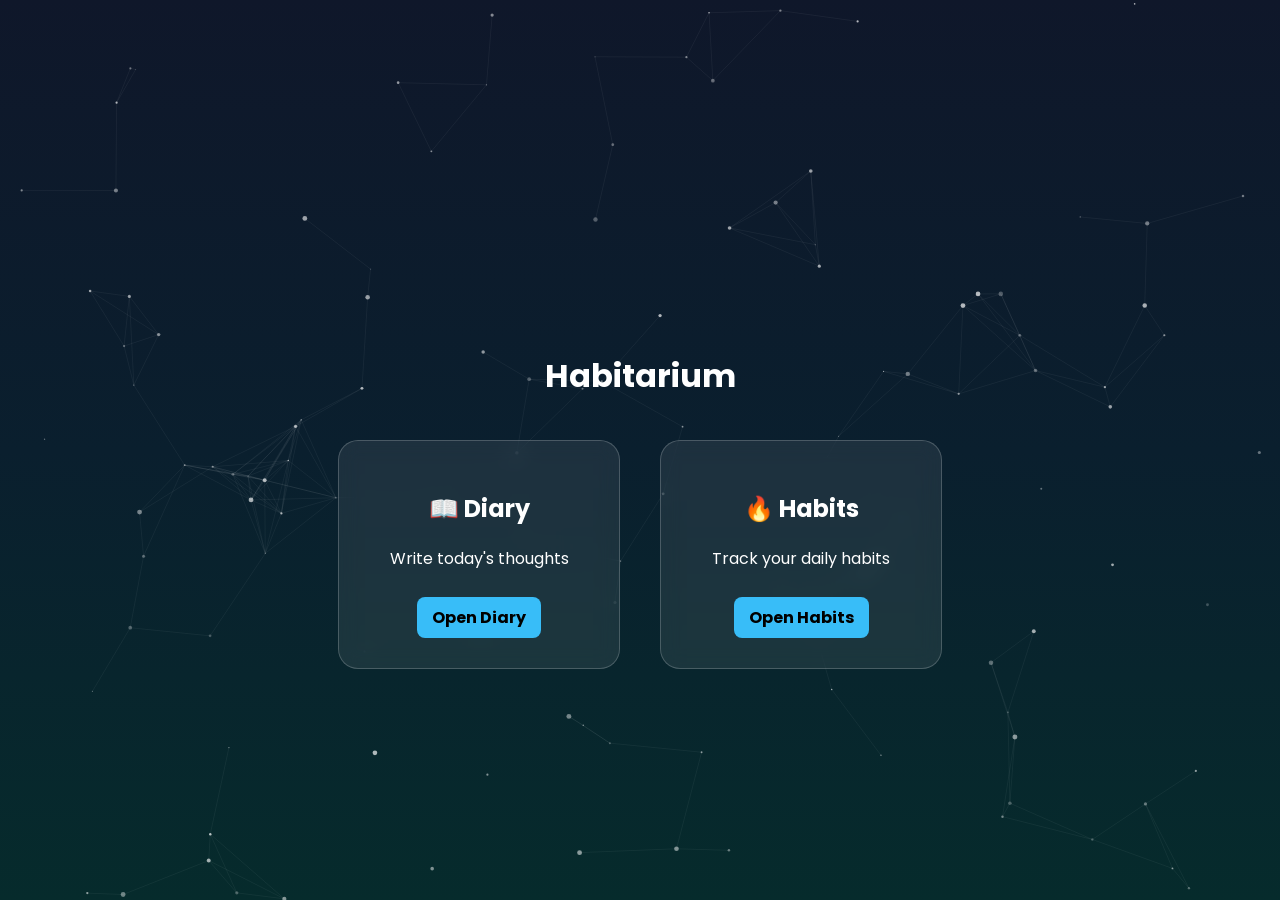
==== pages/dashboard.html @ ddf73ca4 "Initial Habitarium project" ====
<!DOCTYPE html>
<html lang="en">

<head>
<meta charset="UTF-8">
<meta name="viewport" content="width=device-width, initial-scale=1.0">
<title>Habitarium Dashboard</title>

<link href="https://fonts.googleapis.com/css2?family=Poppins:wght@400;600;700&display=swap" rel="stylesheet">

<link rel="stylesheet" href="../style.css">

</head>

<body>

<canvas id="bgCanvas"></canvas>

<div class="dashboard">

<h1>Habitarium</h1>
<p id="greeting"></p>

<div class="cards">

<div class="card">
<h2>📖 Diary</h2>
<p>Write today's thoughts</p>
<a href="diary.html">Open Diary</a>
</div>

<div class="card">
<h2>🔥 Habits</h2>
<p>Track your daily habits</p>
<a href="habits.html">Open Habits</a>
</div>

</div>

</div>

<script src="../app.js"></script>
<script src="../components/background.js"></script>

</body>

</html>
---- style.css ----
body{

margin:0;
font-family:'Poppins',sans-serif;

background: radial-gradient(
circle at center,
#0f172a,
#020617
);

color:white;

overflow-x:hidden;

}

#bgCanvas{

position:fixed;
top:0;
left:0;

width:100%;
height:100%;

z-index:-1;

}

#bgCanvas{
position:fixed;
top:0;
left:0;
width:100%;
height:100%;
z-index:-1;
}

body{
background:#0f172a;
color:white;
font-family:sans-serif;
display:flex;
justify-content:center;
align-items:center;
height:100vh;
}

.container{

position:relative;

max-width:700px;

margin:auto;

margin-top:80px;

padding:30px;

text-align:center;

background: rgba(255,255,255,0.08);

backdrop-filter: blur(12px);

border-radius:20px;

border:1px solid rgba(255,255,255,0.1);

box-shadow:0 0 40px rgba(0,0,0,0.3);

}

textarea{
width:100%;
height:150px;
padding:10px;
border-radius:10px;
border:none;
margin-top:10px;
}

button{
margin-top:10px;
padding:10px 20px;
border:none;
border-radius:8px;
background:#38bdf8;
cursor:pointer;
}

#entries{
margin-top:20px;
}

.dashboard{
text-align:center;
margin-top:100px;
}

.cards{
display:flex;
justify-content:center;
gap:40px;
margin-top:40px;
}

.card{

background:rgba(255,255,255,0.08);
backdrop-filter:blur(10px);
border:1px solid rgba(255,255,255,0.2);

padding:30px;
border-radius:20px;

width:220px;

transition:transform 0.3s, box-shadow 0.3s;
}

.card:hover{

transform:translateY(-5px);
box-shadow:0 10px 25px rgba(0,0,0,0.4);

}

.card a{
display:inline-block;
margin-top:10px;
text-decoration:none;
background:#38bdf8;
padding:8px 15px;
border-radius:8px;
color:black;
font-weight:bold;
}

#bgCanvas{
position:fixed;
top:0;
left:0;
z-index:-1;

background:linear-gradient(
180deg,
#0f172a,
#0a1f2e,
#062b2c
);
}

body{
font-family:'Poppins',sans-serif;
color:white;
background:#0f172a;
margin:0;
overflow-x:hidden;
}

.diary-container{

width:600px;
margin:100px auto;

background:rgba(255,255,255,0.08);
backdrop-filter:blur(12px);

padding:40px;

border-radius:20px;

border:1px solid rgba(255,255,255,0.2);

text-align:center;

}

textarea{

width:100%;
height:200px;

margin-top:20px;

background:rgba(255,255,255,0.1);

border:none;

border-radius:10px;

padding:15px;

color:white;

font-size:16px;

resize:none;

}

button{

margin-top:15px;

padding:10px 20px;

border:none;

border-radius:10px;

background:#38bdf8;

font-weight:bold;

cursor:pointer;

}

.entry{

background: rgba(255,255,255,0.08);

backdrop-filter: blur(10px);

padding:15px;

margin-top:15px;

border-radius:10px;

border:1px solid rgba(255,255,255,0.1);

}

.entry h3{

margin:0 0 8px 0;

font-size:14px;

opacity:0.7;

}

.entry p{

margin:0;

line-height:1.5;

}

#diaryEntry{

width:100%;

height:180px;

margin-top:20px;

padding:15px;

border-radius:12px;

border:none;

resize:vertical;

font-size:16px;

font-family:'Poppins',sans-serif;

background: rgba(255,255,255,0.15);

color:white;

outline:none;

}
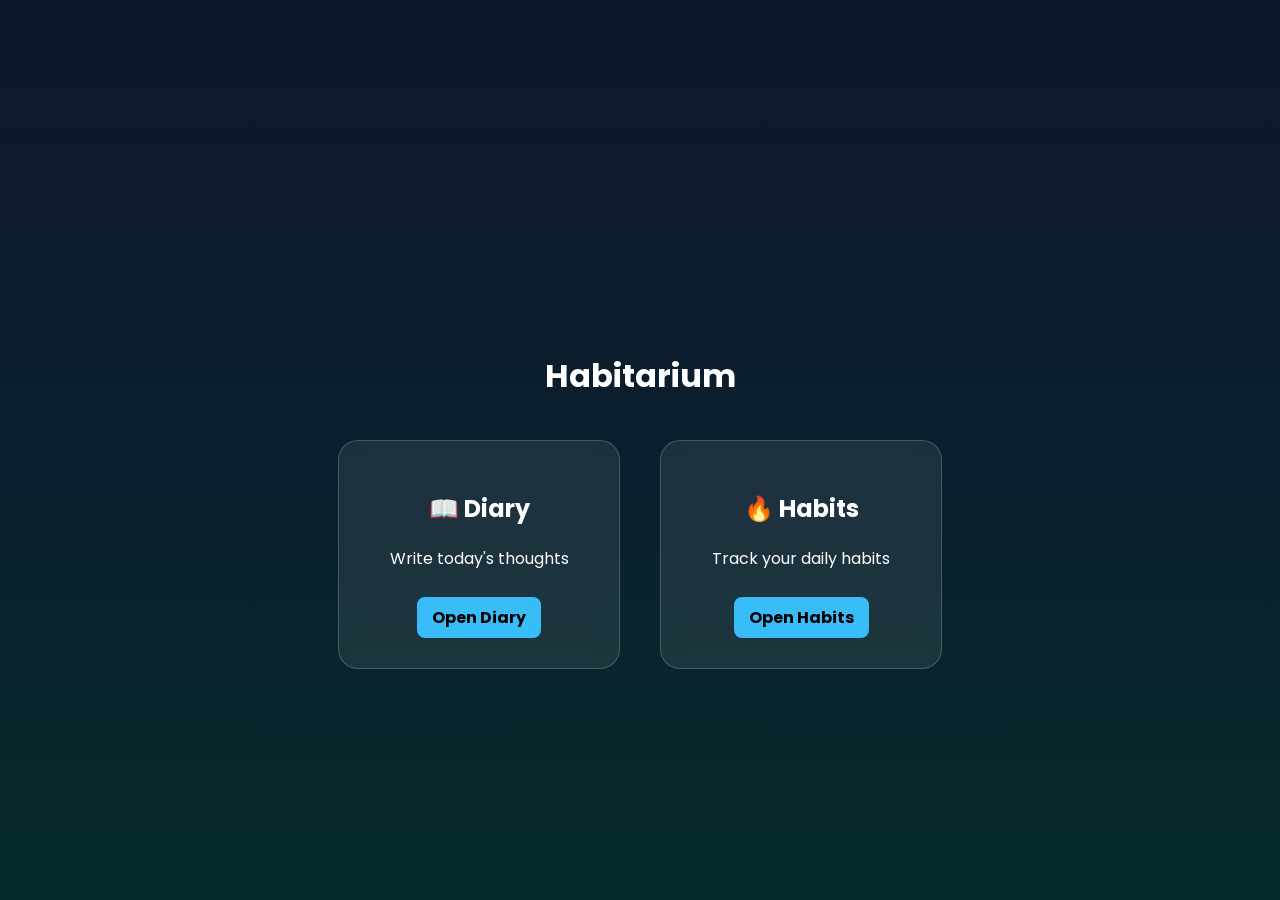
==== commit f062d506: "update" ====
--- a/pages/dashboard.html
+++ b/pages/dashboard.html
@@ -39,8 +39,8 @@
 
 </div>
 
-<script src="../app.js"></script>
-<script src="../components/background.js"></script>
+<script src="app.js"></script>
+<script src="components/background.js"></script>
 
 </body>
 
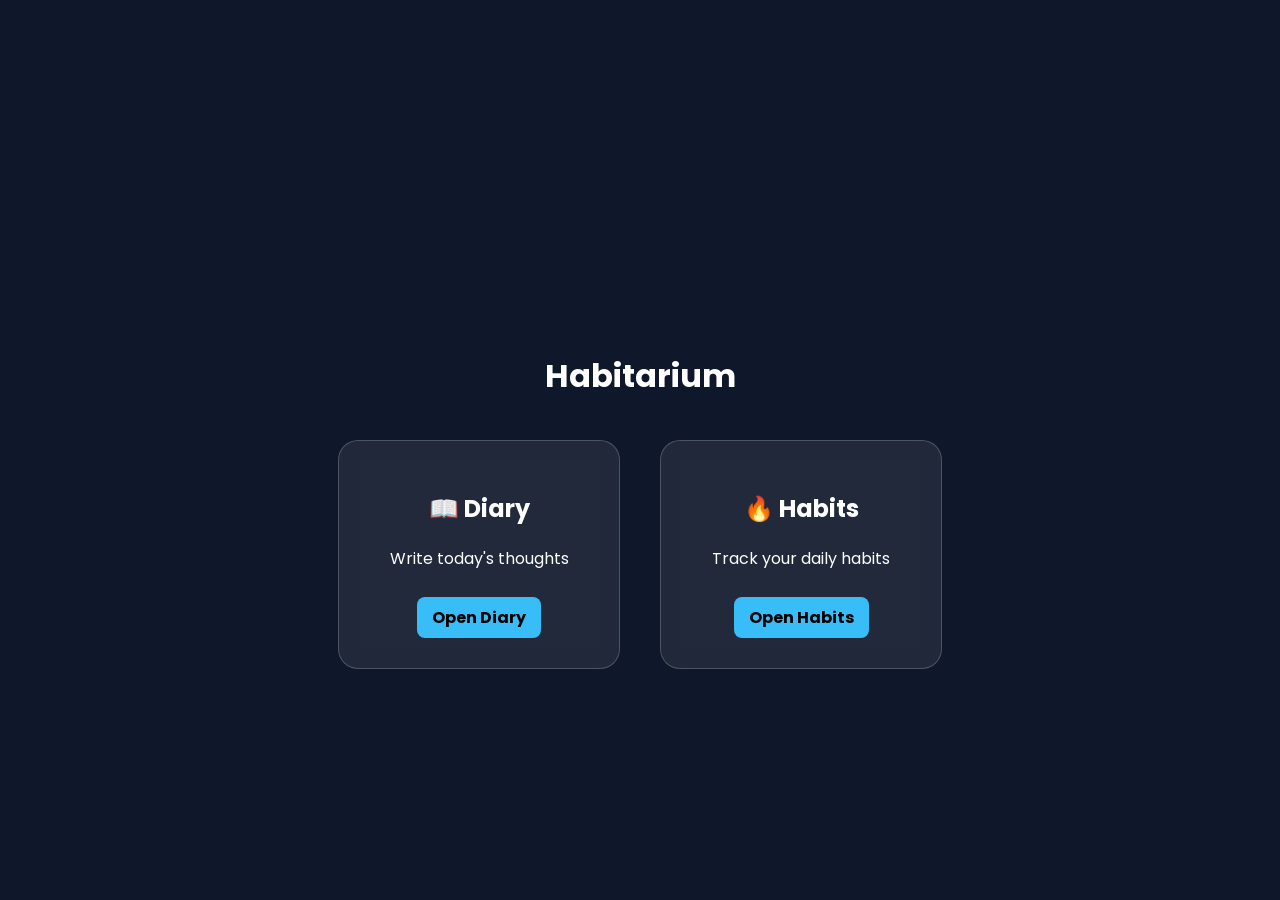
==== commit d33c1514: "update" ====
--- a/pages/dashboard.html
+++ b/pages/dashboard.html
@@ -40,7 +40,7 @@
 </div>
 
 <script src="app.js"></script>
-<script src="components/background.js"></script>
+<script src="background.js"></script>
 
 </body>
 
--- a/style.css
+++ b/style.css
@@ -139,19 +139,7 @@
 font-weight:bold;
 }
 
-#bgCanvas{
-position:fixed;
-top:0;
-left:0;
-z-index:-1;
-
-background:linear-gradient(
-180deg,
-#0f172a,
-#0a1f2e,
-#062b2c
-);
-}
+
 
 body{
 font-family:'Poppins',sans-serif;
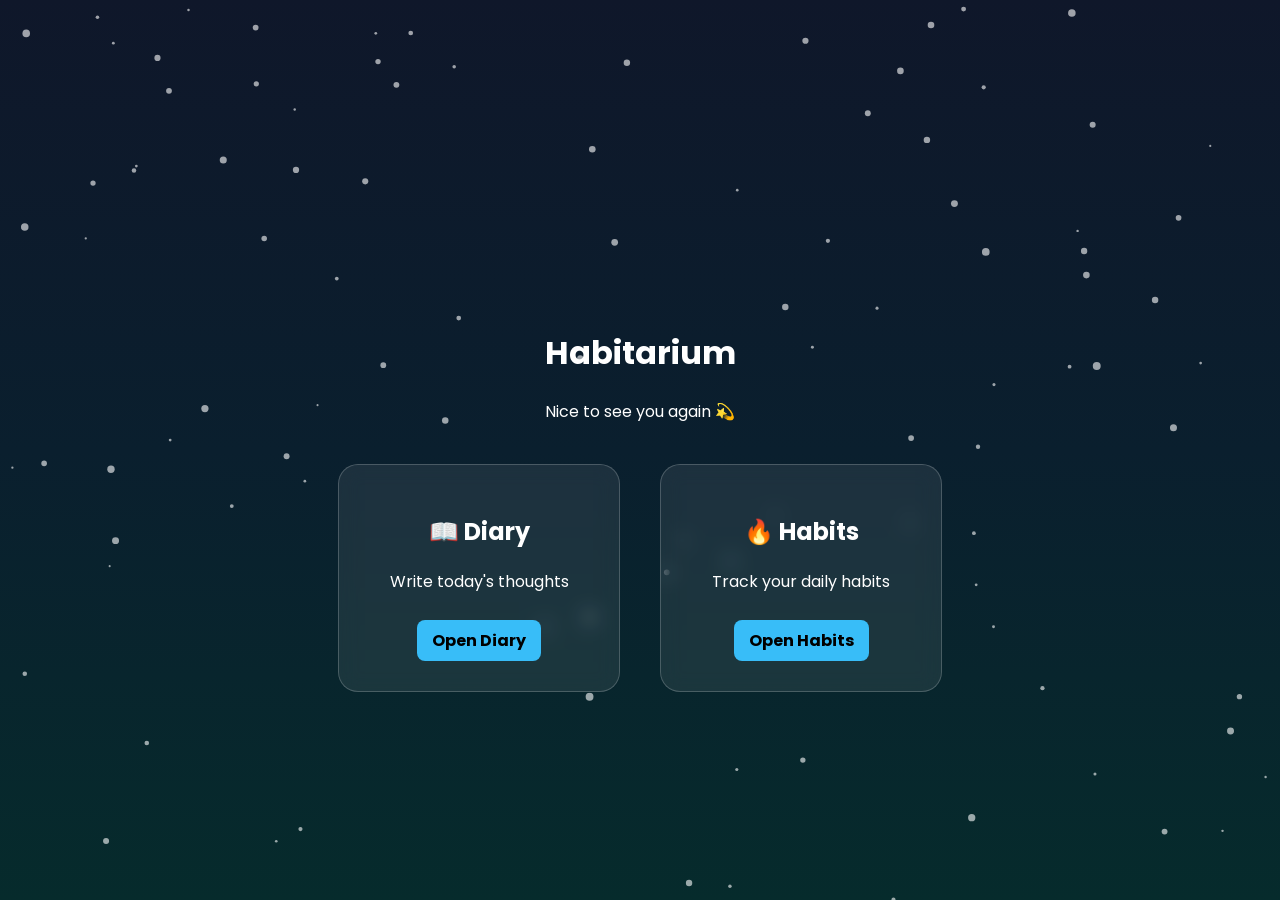
==== commit a0012639: "new changes" ====
--- a/pages/dashboard.html
+++ b/pages/dashboard.html
@@ -1,47 +1,47 @@
-<!DOCTYPE html>
-<html lang="en">
-
-<head>
-<meta charset="UTF-8">
-<meta name="viewport" content="width=device-width, initial-scale=1.0">
-<title>Habitarium Dashboard</title>
-
-<link href="https://fonts.googleapis.com/css2?family=Poppins:wght@400;600;700&display=swap" rel="stylesheet">
-
-<link rel="stylesheet" href="../style.css">
-
-</head>
-
-<body>
-
-<canvas id="bgCanvas"></canvas>
-
-<div class="dashboard">
-
-<h1>Habitarium</h1>
-<p id="greeting"></p>
-
-<div class="cards">
-
-<div class="card">
-<h2>📖 Diary</h2>
-<p>Write today's thoughts</p>
-<a href="diary.html">Open Diary</a>
-</div>
-
-<div class="card">
-<h2>🔥 Habits</h2>
-<p>Track your daily habits</p>
-<a href="habits.html">Open Habits</a>
-</div>
-
-</div>
-
-</div>
-
-<script src="app.js"></script>
-<script src="background.js"></script>
-
-</body>
-
+<!DOCTYPE html>
+<html lang="en">
+
+<head>
+<meta charset="UTF-8">
+<meta name="viewport" content="width=device-width, initial-scale=1.0">
+<title>Habitarium Dashboard</title>
+
+<link href="https://fonts.googleapis.com/css2?family=Poppins:wght@400;600;700&display=swap" rel="stylesheet">
+
+<link rel="stylesheet" href="../style.css">
+
+</head>
+
+<body>
+
+<canvas id="bgCanvas"></canvas>
+
+<div class="dashboard">
+
+<h1>Habitarium</h1>
+<p id="greeting"></p>
+
+<div class="cards">
+
+<div class="card">
+<h2>📖 Diary</h2>
+<p>Write today's thoughts</p>
+<a href="diary.html">Open Diary</a>
+</div>
+
+<div class="card">
+<h2>🔥 Habits</h2>
+<p>Track your daily habits</p>
+<a href="habits.html">Open Habits</a>
+</div>
+
+</div>
+
+</div>
+
+<script src="../app.js"></script>
+<script src="../components/background.js"></script>
+
+</body>
+
 </html>
--- a/style.css
+++ b/style.css
@@ -1,271 +1,161 @@
-body{
-
-margin:0;
-font-family:'Poppins',sans-serif;
-
-background: radial-gradient(
-circle at center,
-#0f172a,
-#020617
-);
-
-color:white;
-
-overflow-x:hidden;
-
-}
-
-#bgCanvas{
-
-position:fixed;
-top:0;
-left:0;
-
-width:100%;
-height:100%;
-
-z-index:-1;
-
-}
-
-#bgCanvas{
-position:fixed;
-top:0;
-left:0;
-width:100%;
-height:100%;
-z-index:-1;
-}
-
-body{
-background:#0f172a;
-color:white;
-font-family:sans-serif;
-display:flex;
-justify-content:center;
-align-items:center;
-height:100vh;
-}
-
-.container{
-
-position:relative;
-
-max-width:700px;
-
-margin:auto;
-
-margin-top:80px;
-
-padding:30px;
-
-text-align:center;
-
-background: rgba(255,255,255,0.08);
-
-backdrop-filter: blur(12px);
-
-border-radius:20px;
-
-border:1px solid rgba(255,255,255,0.1);
-
-box-shadow:0 0 40px rgba(0,0,0,0.3);
-
-}
-
-textarea{
-width:100%;
-height:150px;
-padding:10px;
-border-radius:10px;
-border:none;
-margin-top:10px;
-}
-
-button{
-margin-top:10px;
-padding:10px 20px;
-border:none;
-border-radius:8px;
-background:#38bdf8;
-cursor:pointer;
-}
-
-#entries{
-margin-top:20px;
-}
-
-.dashboard{
-text-align:center;
-margin-top:100px;
-}
-
-.cards{
-display:flex;
-justify-content:center;
-gap:40px;
-margin-top:40px;
-}
-
-.card{
-
-background:rgba(255,255,255,0.08);
-backdrop-filter:blur(10px);
-border:1px solid rgba(255,255,255,0.2);
-
-padding:30px;
-border-radius:20px;
-
-width:220px;
-
-transition:transform 0.3s, box-shadow 0.3s;
-}
-
-.card:hover{
-
-transform:translateY(-5px);
-box-shadow:0 10px 25px rgba(0,0,0,0.4);
-
-}
-
-.card a{
-display:inline-block;
-margin-top:10px;
-text-decoration:none;
-background:#38bdf8;
-padding:8px 15px;
-border-radius:8px;
-color:black;
-font-weight:bold;
-}
-
-
-
-body{
-font-family:'Poppins',sans-serif;
-color:white;
-background:#0f172a;
-margin:0;
-overflow-x:hidden;
-}
-
-.diary-container{
-
-width:600px;
-margin:100px auto;
-
-background:rgba(255,255,255,0.08);
-backdrop-filter:blur(12px);
-
-padding:40px;
-
-border-radius:20px;
-
-border:1px solid rgba(255,255,255,0.2);
-
-text-align:center;
-
-}
-
-textarea{
-
-width:100%;
-height:200px;
-
-margin-top:20px;
-
-background:rgba(255,255,255,0.1);
-
-border:none;
-
-border-radius:10px;
-
-padding:15px;
-
-color:white;
-
-font-size:16px;
-
-resize:none;
-
-}
-
-button{
-
-margin-top:15px;
-
-padding:10px 20px;
-
-border:none;
-
-border-radius:10px;
-
-background:#38bdf8;
-
-font-weight:bold;
-
-cursor:pointer;
-
-}
-
-.entry{
-
-background: rgba(255,255,255,0.08);
-
-backdrop-filter: blur(10px);
-
-padding:15px;
-
-margin-top:15px;
-
-border-radius:10px;
-
-border:1px solid rgba(255,255,255,0.1);
-
-}
-
-.entry h3{
-
-margin:0 0 8px 0;
-
-font-size:14px;
-
-opacity:0.7;
-
-}
-
-.entry p{
-
-margin:0;
-
-line-height:1.5;
-
-}
-
-#diaryEntry{
-
-width:100%;
-
-height:180px;
-
-margin-top:20px;
-
-padding:15px;
-
-border-radius:12px;
-
-border:none;
-
-resize:vertical;
-
-font-size:16px;
-
-font-family:'Poppins',sans-serif;
-
-background: rgba(255,255,255,0.15);
-
-color:white;
-
-outline:none;
-
+body{
+background:#0f172a;
+color:white;
+font-family:sans-serif;
+display:flex;
+justify-content:center;
+align-items:center;
+height:100vh;
+}
+
+.container{
+width:500px;
+text-align:center;
+}
+
+textarea{
+width:100%;
+height:150px;
+padding:10px;
+border-radius:10px;
+border:none;
+margin-top:10px;
+}
+
+button{
+margin-top:10px;
+padding:10px 20px;
+border:none;
+border-radius:8px;
+background:#38bdf8;
+cursor:pointer;
+}
+
+#entries{
+margin-top:20px;
+}
+
+.dashboard{
+text-align:center;
+margin-top:100px;
+}
+
+.cards{
+display:flex;
+justify-content:center;
+gap:40px;
+margin-top:40px;
+}
+
+.card{
+
+background:rgba(255,255,255,0.08);
+backdrop-filter:blur(10px);
+border:1px solid rgba(255,255,255,0.2);
+
+padding:30px;
+border-radius:20px;
+
+width:220px;
+
+transition:transform 0.3s, box-shadow 0.3s;
+}
+
+.card:hover{
+
+transform:translateY(-5px);
+box-shadow:0 10px 25px rgba(0,0,0,0.4);
+
+}
+
+.card a{
+display:inline-block;
+margin-top:10px;
+text-decoration:none;
+background:#38bdf8;
+padding:8px 15px;
+border-radius:8px;
+color:black;
+font-weight:bold;
+}
+
+#bgCanvas{
+position:fixed;
+top:0;
+left:0;
+z-index:-1;
+
+background:linear-gradient(
+180deg,
+#0f172a,
+#0a1f2e,
+#062b2c
+);
+}
+
+body{
+font-family:'Poppins',sans-serif;
+color:white;
+background:#0f172a;
+margin:0;
+overflow-x:hidden;
+}
+
+.diary-container{
+
+width:600px;
+margin:100px auto;
+
+background:rgba(255,255,255,0.08);
+backdrop-filter:blur(12px);
+
+padding:40px;
+
+border-radius:20px;
+
+border:1px solid rgba(255,255,255,0.2);
+
+text-align:center;
+
+}
+
+textarea{
+
+width:100%;
+height:200px;
+
+margin-top:20px;
+
+background:rgba(255,255,255,0.1);
+
+border:none;
+
+border-radius:10px;
+
+padding:15px;
+
+color:white;
+
+font-size:16px;
+
+resize:none;
+
+}
+
+button{
+
+margin-top:15px;
+
+padding:10px 20px;
+
+border:none;
+
+border-radius:10px;
+
+background:#38bdf8;
+
+font-weight:bold;
+
+cursor:pointer;
+
 }
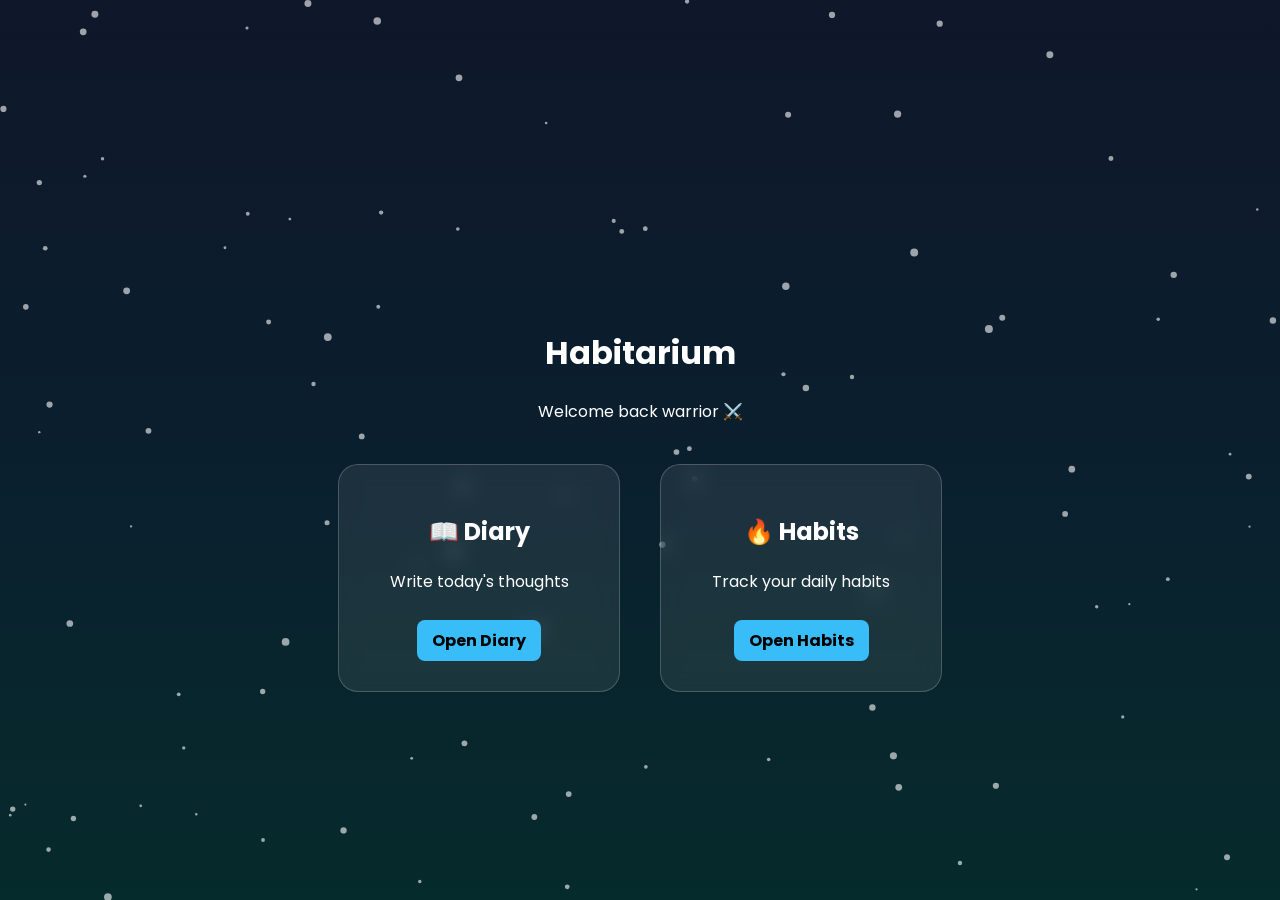
==== commit 8639adeb: "Clean repo files" ====
--- a/pages/dashboard.html
+++ b/pages/dashboard.html
@@ -1,47 +1,47 @@
-<!DOCTYPE html>
-<html lang="en">
-
-<head>
-<meta charset="UTF-8">
-<meta name="viewport" content="width=device-width, initial-scale=1.0">
-<title>Habitarium Dashboard</title>
-
-<link href="https://fonts.googleapis.com/css2?family=Poppins:wght@400;600;700&display=swap" rel="stylesheet">
-
-<link rel="stylesheet" href="../style.css">
-
-</head>
-
-<body>
-
-<canvas id="bgCanvas"></canvas>
-
-<div class="dashboard">
-
-<h1>Habitarium</h1>
-<p id="greeting"></p>
-
-<div class="cards">
-
-<div class="card">
-<h2>📖 Diary</h2>
-<p>Write today's thoughts</p>
-<a href="diary.html">Open Diary</a>
-</div>
-
-<div class="card">
-<h2>🔥 Habits</h2>
-<p>Track your daily habits</p>
-<a href="habits.html">Open Habits</a>
-</div>
-
-</div>
-
-</div>
-
-<script src="../app.js"></script>
-<script src="../components/background.js"></script>
-
-</body>
-
+<!DOCTYPE html>
+<html lang="en">
+
+<head>
+<meta charset="UTF-8">
+<meta name="viewport" content="width=device-width, initial-scale=1.0">
+<title>Habitarium Dashboard</title>
+
+<link href="https://fonts.googleapis.com/css2?family=Poppins:wght@400;600;700&display=swap" rel="stylesheet">
+
+<link rel="stylesheet" href="../style.css">
+
+</head>
+
+<body>
+
+<canvas id="bgCanvas"></canvas>
+
+<div class="dashboard">
+
+<h1>Habitarium</h1>
+<p id="greeting"></p>
+
+<div class="cards">
+
+<div class="card">
+<h2>📖 Diary</h2>
+<p>Write today's thoughts</p>
+<a href="diary.html">Open Diary</a>
+</div>
+
+<div class="card">
+<h2>🔥 Habits</h2>
+<p>Track your daily habits</p>
+<a href="habits.html">Open Habits</a>
+</div>
+
+</div>
+
+</div>
+
+<script src="../app.js"></script>
+<script src="../components/background.js"></script>
+
+</body>
+
 </html>
--- a/style.css
+++ b/style.css
@@ -1,161 +1,161 @@
-body{
-background:#0f172a;
-color:white;
-font-family:sans-serif;
-display:flex;
-justify-content:center;
-align-items:center;
-height:100vh;
-}
-
-.container{
-width:500px;
-text-align:center;
-}
-
-textarea{
-width:100%;
-height:150px;
-padding:10px;
-border-radius:10px;
-border:none;
-margin-top:10px;
-}
-
-button{
-margin-top:10px;
-padding:10px 20px;
-border:none;
-border-radius:8px;
-background:#38bdf8;
-cursor:pointer;
-}
-
-#entries{
-margin-top:20px;
-}
-
-.dashboard{
-text-align:center;
-margin-top:100px;
-}
-
-.cards{
-display:flex;
-justify-content:center;
-gap:40px;
-margin-top:40px;
-}
-
-.card{
-
-background:rgba(255,255,255,0.08);
-backdrop-filter:blur(10px);
-border:1px solid rgba(255,255,255,0.2);
-
-padding:30px;
-border-radius:20px;
-
-width:220px;
-
-transition:transform 0.3s, box-shadow 0.3s;
-}
-
-.card:hover{
-
-transform:translateY(-5px);
-box-shadow:0 10px 25px rgba(0,0,0,0.4);
-
-}
-
-.card a{
-display:inline-block;
-margin-top:10px;
-text-decoration:none;
-background:#38bdf8;
-padding:8px 15px;
-border-radius:8px;
-color:black;
-font-weight:bold;
-}
-
-#bgCanvas{
-position:fixed;
-top:0;
-left:0;
-z-index:-1;
-
-background:linear-gradient(
-180deg,
-#0f172a,
-#0a1f2e,
-#062b2c
-);
-}
-
-body{
-font-family:'Poppins',sans-serif;
-color:white;
-background:#0f172a;
-margin:0;
-overflow-x:hidden;
-}
-
-.diary-container{
-
-width:600px;
-margin:100px auto;
-
-background:rgba(255,255,255,0.08);
-backdrop-filter:blur(12px);
-
-padding:40px;
-
-border-radius:20px;
-
-border:1px solid rgba(255,255,255,0.2);
-
-text-align:center;
-
-}
-
-textarea{
-
-width:100%;
-height:200px;
-
-margin-top:20px;
-
-background:rgba(255,255,255,0.1);
-
-border:none;
-
-border-radius:10px;
-
-padding:15px;
-
-color:white;
-
-font-size:16px;
-
-resize:none;
-
-}
-
-button{
-
-margin-top:15px;
-
-padding:10px 20px;
-
-border:none;
-
-border-radius:10px;
-
-background:#38bdf8;
-
-font-weight:bold;
-
-cursor:pointer;
-
+body{
+background:#0f172a;
+color:white;
+font-family:sans-serif;
+display:flex;
+justify-content:center;
+align-items:center;
+height:100vh;
+}
+
+.container{
+width:500px;
+text-align:center;
+}
+
+textarea{
+width:100%;
+height:150px;
+padding:10px;
+border-radius:10px;
+border:none;
+margin-top:10px;
+}
+
+button{
+margin-top:10px;
+padding:10px 20px;
+border:none;
+border-radius:8px;
+background:#38bdf8;
+cursor:pointer;
+}
+
+#entries{
+margin-top:20px;
+}
+
+.dashboard{
+text-align:center;
+margin-top:100px;
+}
+
+.cards{
+display:flex;
+justify-content:center;
+gap:40px;
+margin-top:40px;
+}
+
+.card{
+
+background:rgba(255,255,255,0.08);
+backdrop-filter:blur(10px);
+border:1px solid rgba(255,255,255,0.2);
+
+padding:30px;
+border-radius:20px;
+
+width:220px;
+
+transition:transform 0.3s, box-shadow 0.3s;
+}
+
+.card:hover{
+
+transform:translateY(-5px);
+box-shadow:0 10px 25px rgba(0,0,0,0.4);
+
+}
+
+.card a{
+display:inline-block;
+margin-top:10px;
+text-decoration:none;
+background:#38bdf8;
+padding:8px 15px;
+border-radius:8px;
+color:black;
+font-weight:bold;
+}
+
+#bgCanvas{
+position:fixed;
+top:0;
+left:0;
+z-index:-1;
+
+background:linear-gradient(
+180deg,
+#0f172a,
+#0a1f2e,
+#062b2c
+);
+}
+
+body{
+font-family:'Poppins',sans-serif;
+color:white;
+background:#0f172a;
+margin:0;
+overflow-x:hidden;
+}
+
+.diary-container{
+
+width:600px;
+margin:100px auto;
+
+background:rgba(255,255,255,0.08);
+backdrop-filter:blur(12px);
+
+padding:40px;
+
+border-radius:20px;
+
+border:1px solid rgba(255,255,255,0.2);
+
+text-align:center;
+
+}
+
+textarea{
+
+width:100%;
+height:200px;
+
+margin-top:20px;
+
+background:rgba(255,255,255,0.1);
+
+border:none;
+
+border-radius:10px;
+
+padding:15px;
+
+color:white;
+
+font-size:16px;
+
+resize:none;
+
+}
+
+button{
+
+margin-top:15px;
+
+padding:10px 20px;
+
+border:none;
+
+border-radius:10px;
+
+background:#38bdf8;
+
+font-weight:bold;
+
+cursor:pointer;
+
 }
